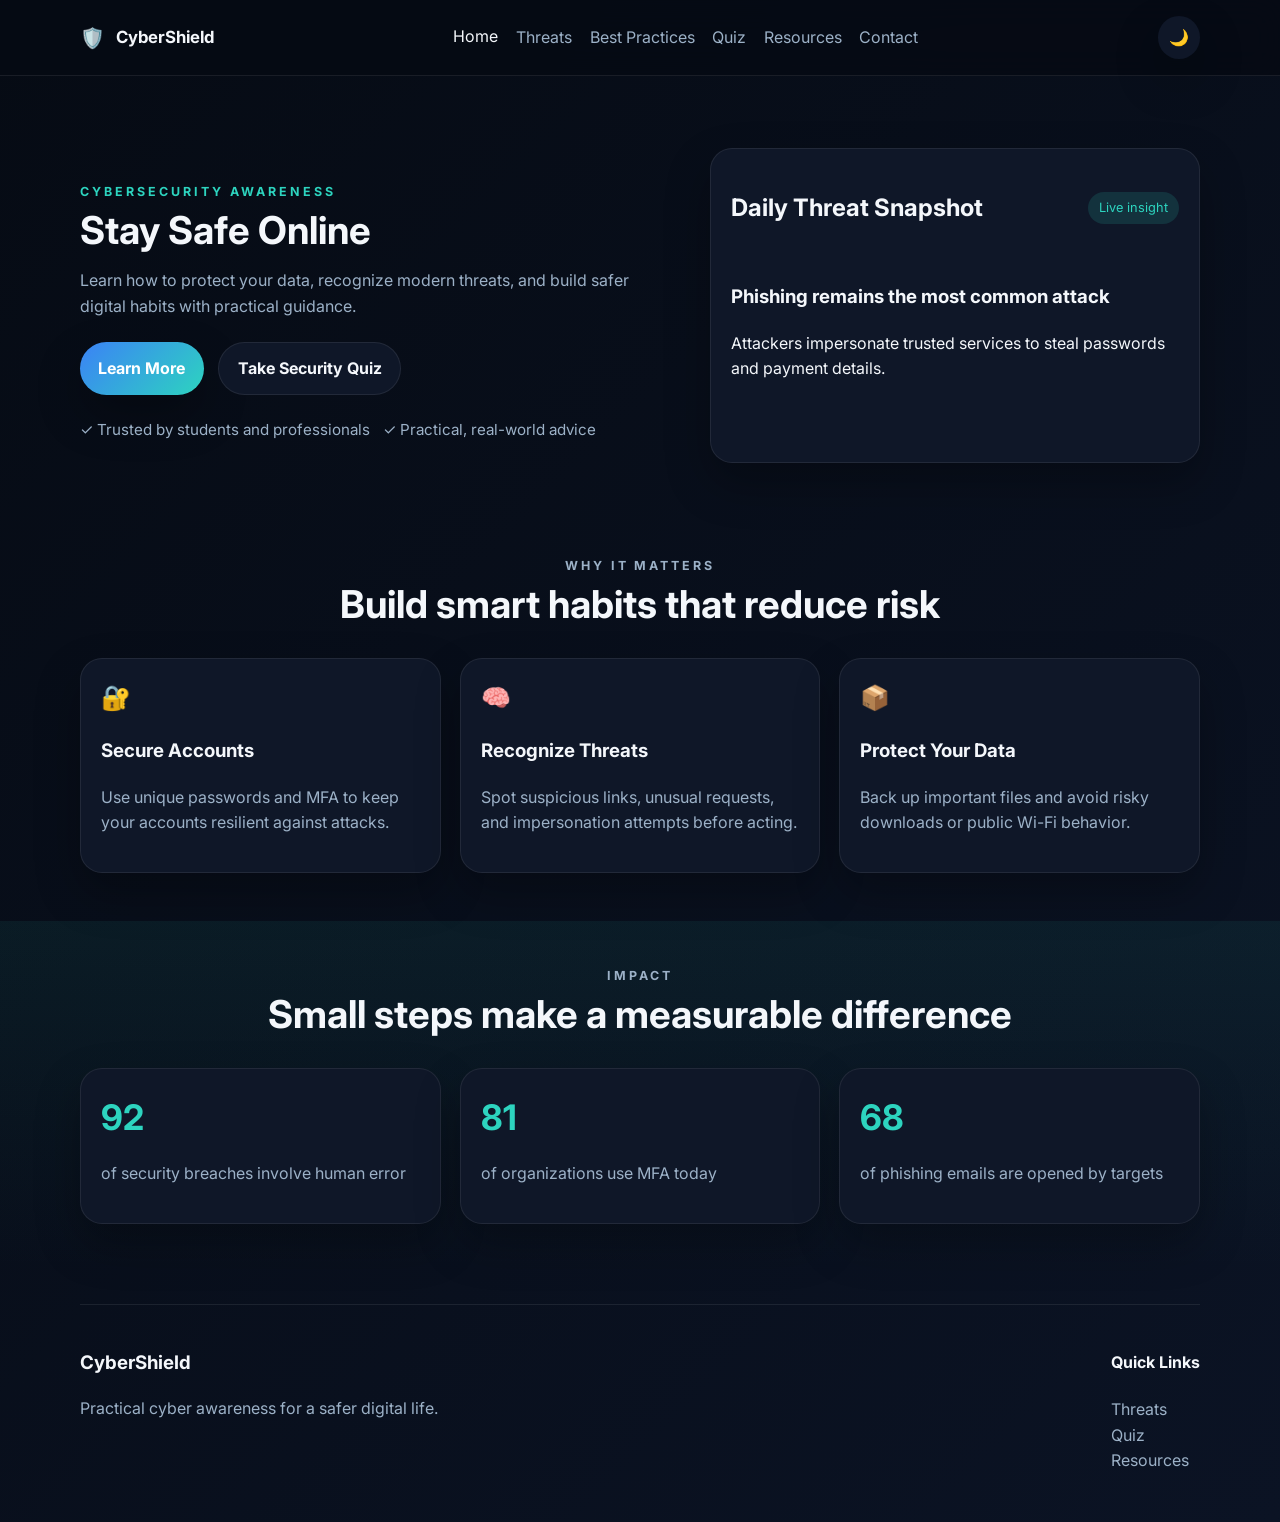
==== index.html @ a518845e "Initial commit" ====
<!DOCTYPE html>
<html lang="en" data-theme="dark">
  <head>
    <meta charset="UTF-8" />
    <meta name="viewport" content="width=device-width, initial-scale=1.0" />
    <meta name="description" content="Cybersecurity Awareness website with tips, threats, quiz, and trusted resources." />
    <title>Cybersecurity Awareness | Stay Safe Online</title>
    <link rel="preconnect" href="https://fonts.googleapis.com" />
    <link rel="preconnect" href="https://fonts.gstatic.com" crossorigin />
    <link
      href="https://fonts.googleapis.com/css2?family=Inter:wght@400;500;600;700;800&display=swap"
      rel="stylesheet"
    />
    <link rel="stylesheet" href="styles.css" />
    <script src="script.js" defer></script>
  </head>
  <body>
    <header class="site-header">
      <div class="container nav-bar">
        <a class="brand" href="index.html">
          <span class="brand-icon">🛡️</span>
          <span>CyberShield</span>
        </a>
        <button class="menu-toggle" aria-label="Toggle navigation" aria-expanded="false">
          <span></span>
          <span></span>
          <span></span>
        </button>
        <nav class="nav-links" id="navLinks">
          <a href="index.html" class="active">Home</a>
          <a href="threats.html">Threats</a>
          <a href="best-practices.html">Best Practices</a>
          <a href="quiz.html">Quiz</a>
          <a href="resources.html">Resources</a>
          <a href="contact.html">Contact</a>
        </nav>
        <button id="themeToggle" class="theme-toggle" aria-label="Toggle dark mode">🌙</button>
      </div>
    </header>

    <main>
      <section class="hero">
        <div class="container hero-grid">
          <div class="hero-content">
            <p class="eyebrow">Cybersecurity Awareness</p>
            <h1>Stay Safe Online</h1>
            <p class="hero-copy">
              Learn how to protect your data, recognize modern threats, and build safer digital habits with practical guidance.
            </p>
            <div class="hero-actions">
              <a class="btn btn-primary" href="best-practices.html">Learn More</a>
              <a class="btn btn-secondary" href="quiz.html">Take Security Quiz</a>
            </div>
            <div class="hero-badges">
              <span>✓ Trusted by students and professionals</span>
              <span>✓ Practical, real-world advice</span>
            </div>
          </div>
          <div class="hero-card">
            <div class="hero-card__top">
              <h2>Daily Threat Snapshot</h2>
              <span class="status-pill">Live insight</span>
            </div>
            <div class="carousel" aria-label="Security awareness highlights">
              <div class="carousel-track">
                <article class="slide active">
                  <h3>Phishing remains the most common attack</h3>
                  <p>Attackers impersonate trusted services to steal passwords and payment details.</p>
                </article>
                <article class="slide">
                  <h3>Enable MFA for critical accounts</h3>
                  <p>Layered authentication adds a strong defense against account compromise.</p>
                </article>
                <article class="slide">
                  <h3>Updates patch known vulnerabilities</h3>
                  <p>Keeping your software current closes many security gaps quickly.</p>
                </article>
              </div>
            </div>
          </div>
        </div>
      </section>

      <section class="section">
        <div class="container">
          <div class="section-heading">
            <p class="eyebrow">Why it matters</p>
            <h2>Build smart habits that reduce risk</h2>
          </div>
          <div class="card-grid three-up">
            <article class="info-card">
              <div class="card-icon">🔐</div>
              <h3>Secure Accounts</h3>
              <p>Use unique passwords and MFA to keep your accounts resilient against attacks.</p>
            </article>
            <article class="info-card">
              <div class="card-icon">🧠</div>
              <h3>Recognize Threats</h3>
              <p>Spot suspicious links, unusual requests, and impersonation attempts before acting.</p>
            </article>
            <article class="info-card">
              <div class="card-icon">📦</div>
              <h3>Protect Your Data</h3>
              <p>Back up important files and avoid risky downloads or public Wi-Fi behavior.</p>
            </article>
          </div>
        </div>
      </section>

      <section class="section section-alt">
        <div class="container">
          <div class="section-heading">
            <p class="eyebrow">Impact</p>
            <h2>Small steps make a measurable difference</h2>
          </div>
          <div class="stats-grid">
            <article class="stat-card">
              <h3 class="counter" data-target="92">0</h3>
              <p>of security breaches involve human error</p>
            </article>
            <article class="stat-card">
              <h3 class="counter" data-target="81">0</h3>
              <p>of organizations use MFA today</p>
            </article>
            <article class="stat-card">
              <h3 class="counter" data-target="68">0</h3>
              <p>of phishing emails are opened by targets</p>
            </article>
          </div>
        </div>
      </section>
    </main>

    <footer class="site-footer">
      <div class="container footer-grid">
        <div>
          <h3>CyberShield</h3>
          <p>Practical cyber awareness for a safer digital life.</p>
        </div>
        <div>
          <h4>Quick Links</h4>
          <ul>
            <li><a href="threats.html">Threats</a></li>
            <li><a href="quiz.html">Quiz</a></li>
            <li><a href="resources.html">Resources</a></li>
          </ul>
        </div>
      </div>
    </footer>

    <button id="scrollTop" class="scroll-top" aria-label="Scroll to top">↑</button>
  </body>
</html>
---- styles.css ----
:root {
  --bg: #060b14;
  --surface: #0f1728;
  --surface-2: #121c33;
  --text: #f4f7fb;
  --muted: #9cb1c7;
  --accent: #2dd4bf;
  --accent-2: #3b82f6;
  --border: rgba(255, 255, 255, 0.08);
  --shadow: 0 20px 45px rgba(0, 0, 0, 0.28);
}

:root[data-theme="light"] {
  --bg: #f5f8ff;
  --surface: #ffffff;
  --surface-2: #edf4ff;
  --text: #07111f;
  --muted: #4f6280;
  --accent: #0f766e;
  --accent-2: #2563eb;
  --border: rgba(2, 8, 23, 0.08);
  --shadow: 0 20px 45px rgba(15, 23, 42, 0.08);
}

* {
  box-sizing: border-box;
}

html {
  scroll-behavior: smooth;
}

body {
  margin: 0;
  font-family: 'Inter', sans-serif;
  background: linear-gradient(135deg, var(--bg), #0b1324);
  color: var(--text);
  line-height: 1.6;
}

img {
  max-width: 100%;
  display: block;
}

a {
  color: inherit;
  text-decoration: none;
}

button,
input,
textarea {
  font: inherit;
}

.container {
  width: min(1120px, calc(100% - 2rem));
  margin: 0 auto;
}

.site-header {
  position: sticky;
  top: 0;
  z-index: 20;
  backdrop-filter: blur(16px);
  background: rgba(6, 11, 20, 0.88);
  border-bottom: 1px solid var(--border);
}

:root[data-theme="light"] .site-header {
  background: rgba(245, 248, 255, 0.9);
}

.nav-bar {
  display: flex;
  align-items: center;
  justify-content: space-between;
  padding: 1rem 0;
  gap: 1rem;
}

.brand {
  display: inline-flex;
  align-items: center;
  gap: 0.7rem;
  font-weight: 700;
  font-size: 1.05rem;
}

.brand-icon {
  font-size: 1.25rem;
}

.nav-links {
  display: flex;
  gap: 1.1rem;
  align-items: center;
}

.nav-links a {
  color: var(--muted);
  transition: color 180ms ease, transform 180ms ease;
}

.nav-links a:hover,
.nav-links a.active {
  color: var(--text);
  transform: translateY(-1px);
}

.menu-toggle,
.theme-toggle,
.scroll-top {
  border: 0;
  cursor: pointer;
}

.menu-toggle {
  display: none;
  flex-direction: column;
  gap: 4px;
  background: transparent;
  padding: 0.2rem;
}

.menu-toggle span {
  width: 24px;
  height: 2px;
  background: var(--text);
  display: block;
}

.theme-toggle {
  padding: 0.55rem 0.7rem;
  border-radius: 999px;
  background: var(--surface);
  color: var(--text);
  box-shadow: var(--shadow);
}

.hero {
  padding: 4.5rem 0 3rem;
}

.hero-grid {
  display: grid;
  grid-template-columns: 1.1fr 0.9fr;
  gap: 2rem;
  align-items: center;
}

.eyebrow {
  text-transform: uppercase;
  letter-spacing: 0.24em;
  font-size: 0.78rem;
  font-weight: 700;
  color: var(--accent);
  margin-bottom: 0.4rem;
}

.hero h1,
.section-heading h1,
.section-heading h2 {
  font-size: clamp(2rem, 3vw, 3rem);
  line-height: 1.15;
  margin: 0 0 0.7rem;
}

.hero-copy,
.section-heading p,
.info-card p,
.stat-card p,
.site-footer p,
.contact-card label,
.faq-answer p {
  color: var(--muted);
}

.hero-actions {
  display: flex;
  flex-wrap: wrap;
  gap: 0.9rem;
  margin: 1.4rem 0;
}

.btn {
  display: inline-flex;
  align-items: center;
  justify-content: center;
  padding: 0.8rem 1.15rem;
  border-radius: 999px;
  font-weight: 700;
  transition: transform 180ms ease, box-shadow 180ms ease, background 180ms ease;
}

.btn:hover {
  transform: translateY(-2px);
}

.btn-primary {
  background: linear-gradient(135deg, var(--accent-2), var(--accent));
  color: white;
  box-shadow: var(--shadow);
}

.btn-secondary {
  background: var(--surface);
  color: var(--text);
  border: 1px solid var(--border);
}

.hero-badges {
  display: flex;
  flex-wrap: wrap;
  gap: 0.8rem;
  color: var(--muted);
  font-size: 0.95rem;
}

.hero-card,
.info-card,
.stat-card,
.quiz-card,
.faq-card,
.contact-card {
  background: var(--surface);
  border: 1px solid var(--border);
  border-radius: 22px;
  box-shadow: var(--shadow);
}

.hero-card {
  padding: 1.25rem;
}

.hero-card__top {
  display: flex;
  justify-content: space-between;
  align-items: center;
  margin-bottom: 1rem;
}

.status-pill {
  background: rgba(45, 212, 191, 0.14);
  color: var(--accent);
  padding: 0.35rem 0.7rem;
  border-radius: 999px;
  font-size: 0.8rem;
}

.carousel {
  overflow: hidden;
}

.carousel-track {
  position: relative;
  min-height: 160px;
}

.slide {
  display: none;
  animation: fadeIn 0.5s ease;
}

.slide.active {
  display: block;
}

.section {
  padding: 2rem 0 3rem;
}

.section-alt {
  background: linear-gradient(180deg, rgba(45, 212, 191, 0.07), transparent);
}

.section-heading {
  text-align: center;
  margin-bottom: 2rem;
}

.card-grid {
  display: grid;
  gap: 1.2rem;
}

.three-up {
  grid-template-columns: repeat(3, minmax(0, 1fr));
}

.two-up {
  grid-template-columns: repeat(2, minmax(0, 1fr));
}

.info-card,
.stat-card,
.faq-card,
.contact-card,
.quiz-card {
  padding: 1.25rem;
  transition: transform 180ms ease, border-color 180ms ease;
}

.info-card:hover,
.stat-card:hover,
.quiz-card:hover,
.faq-card:hover,
.contact-card:hover {
  transform: translateY(-3px);
  border-color: rgba(45, 212, 191, 0.4);
}

.card-icon {
  font-size: 1.5rem;
  margin-bottom: 0.65rem;
}

.stats-grid {
  display: grid;
  grid-template-columns: repeat(3, minmax(0, 1fr));
  gap: 1.2rem;
}

.counter {
  font-size: 2.2rem;
  margin: 0 0 0.4rem;
  color: var(--accent);
}

.page-shell {
  padding-bottom: 2rem;
}

.resource-toolbar {
  margin: 0 auto 1.2rem;
  max-width: 500px;
}

.resource-toolbar input,
.contact-card input,
.contact-card textarea {
  width: 100%;
  border: 1px solid var(--border);
  padding: 0.85rem 1rem;
  border-radius: 12px;
  background: var(--surface-2);
  color: var(--text);
}

.quiz-card h3 {
  margin: 0 0 0.5rem;
}

.quiz-card fieldset {
  border: 0;
  padding: 0;
  margin: 0 0 1rem;
}

.quiz-card legend {
  font-weight: 700;
  margin-bottom: 0.6rem;
}

.quiz-card label {
  display: block;
  margin-bottom: 0.55rem;
  color: var(--muted);
}

.quiz-actions {
  display: flex;
  flex-wrap: wrap;
  gap: 0.8rem;
  margin-top: 1rem;
}

.quiz-result {
  margin-top: 1rem;
  font-weight: 700;
  color: var(--accent);
}

.faq-item + .faq-item {
  margin-top: 0.75rem;
}

.faq-question {
  width: 100%;
  text-align: left;
  padding: 0.9rem 1rem;
  border: 1px solid var(--border);
  border-radius: 12px;
  background: var(--surface-2);
  color: var(--text);
  cursor: pointer;
}

.faq-answer {
  display: none;
  padding: 0.7rem 0.2rem 0;
}

.faq-item.active .faq-answer {
  display: block;
}

.contact-grid {
  display: grid;
  grid-template-columns: 1fr 1fr;
  gap: 2rem;
  align-items: start;
}

.contact-card {
  display: grid;
  gap: 0.9rem;
}

.contact-card label {
  display: grid;
  gap: 0.4rem;
}

.newsletter {
  display: flex;
  gap: 0.5rem;
  align-items: center;
  color: var(--muted);
}

.social-links {
  display: flex;
  gap: 0.7rem;
  margin-top: 1rem;
}

.social-links a {
  width: 42px;
  height: 42px;
  display: grid;
  place-items: center;
  border-radius: 50%;
  background: var(--surface);
  border: 1px solid var(--border);
}

.site-footer {
  padding: 2rem 0 3rem;
}

.footer-grid {
  display: flex;
  justify-content: space-between;
  gap: 1rem;
  border-top: 1px solid var(--border);
  padding-top: 1.5rem;
}

.site-footer ul {
  list-style: none;
  padding: 0;
  margin: 0;
  color: var(--muted);
}

.scroll-top {
  position: fixed;
  right: 1.25rem;
  bottom: 1.25rem;
  width: 46px;
  height: 46px;
  border-radius: 50%;
  background: linear-gradient(135deg, var(--accent-2), var(--accent));
  color: white;
  display: none;
  box-shadow: var(--shadow);
}

@keyframes fadeIn {
  from { opacity: 0; transform: translateY(8px); }
  to { opacity: 1; transform: translateY(0); }
}

@media (max-width: 900px) {
  .hero-grid,
  .contact-grid,
  .three-up,
  .two-up,
  .stats-grid {
    grid-template-columns: 1fr;
  }

  .footer-grid {
    flex-direction: column;
  }
}

@media (max-width: 760px) {
  .menu-toggle {
    display: inline-flex;
  }

  .nav-links {
    position: absolute;
    top: 68px;
    right: 1rem;
    left: 1rem;
    flex-direction: column;
    align-items: flex-start;
    padding: 1rem;
    background: var(--surface);
    border: 1px solid var(--border);
    border-radius: 16px;
    display: none;
  }

  .nav-links.open {
    display: flex;
  }

  .theme-toggle {
    margin-left: auto;
  }

  .hero {
    padding-top: 2.5rem;
  }
}
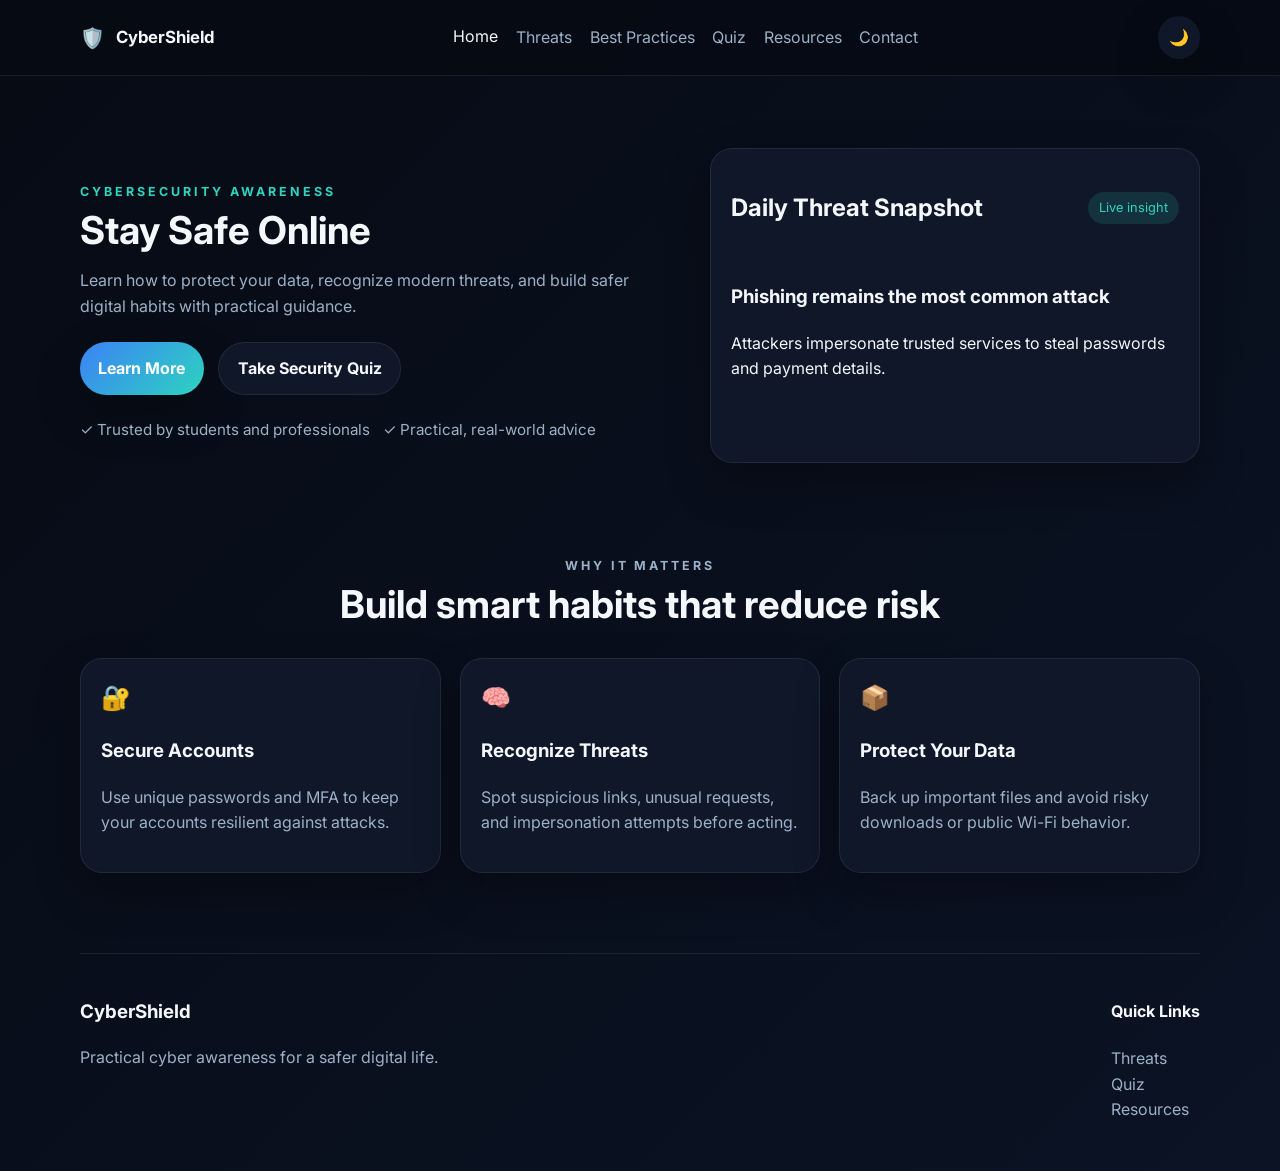
==== commit 3fba8b0a: "threats sections modified" ====
--- a/index.html
+++ b/index.html
@@ -107,28 +107,6 @@
         </div>
       </section>
 
-      <section class="section section-alt">
-        <div class="container">
-          <div class="section-heading">
-            <p class="eyebrow">Impact</p>
-            <h2>Small steps make a measurable difference</h2>
-          </div>
-          <div class="stats-grid">
-            <article class="stat-card">
-              <h3 class="counter" data-target="92">0</h3>
-              <p>of security breaches involve human error</p>
-            </article>
-            <article class="stat-card">
-              <h3 class="counter" data-target="81">0</h3>
-              <p>of organizations use MFA today</p>
-            </article>
-            <article class="stat-card">
-              <h3 class="counter" data-target="68">0</h3>
-              <p>of phishing emails are opened by targets</p>
-            </article>
-          </div>
-        </div>
-      </section>
     </main>
 
     <footer class="site-footer">
--- a/styles.css
+++ b/styles.css
@@ -291,6 +291,63 @@
 
 .two-up {
   grid-template-columns: repeat(2, minmax(0, 1fr));
+}
+
+.threat-card {
+  display: flex;
+  flex-direction: column;
+  gap: 0.8rem;
+}
+
+.threat-content {
+  display: grid;
+  gap: 0.75rem;
+}
+
+.threat-block {
+  padding: 0.8rem 0.9rem;
+  border-radius: 14px;
+  background: var(--surface-2);
+  border: 1px solid var(--border);
+}
+
+.threat-block summary,
+.threat-quiz summary {
+  cursor: pointer;
+  font-weight: 700;
+  color: var(--text);
+}
+
+.threat-block[open],
+.threat-quiz[open] {
+  border-color: rgba(45, 212, 191, 0.4);
+}
+
+.threat-quiz {
+  padding: 0.85rem 0.95rem;
+  border-radius: 14px;
+  background: rgba(59, 130, 246, 0.1);
+  border: 1px solid rgba(59, 130, 246, 0.25);
+}
+
+.threat-block p,
+.threat-quiz p,
+.threat-quiz ul {
+  margin: 0.45rem 0 0;
+}
+
+.threat-quiz ul {
+  padding-left: 1.2rem;
+  color: var(--muted);
+}
+
+.quiz-questions {
+  display: grid;
+  gap: 0.35rem;
+}
+
+.quiz-answer {
+  color: var(--accent);
 }
 
 .info-card,
